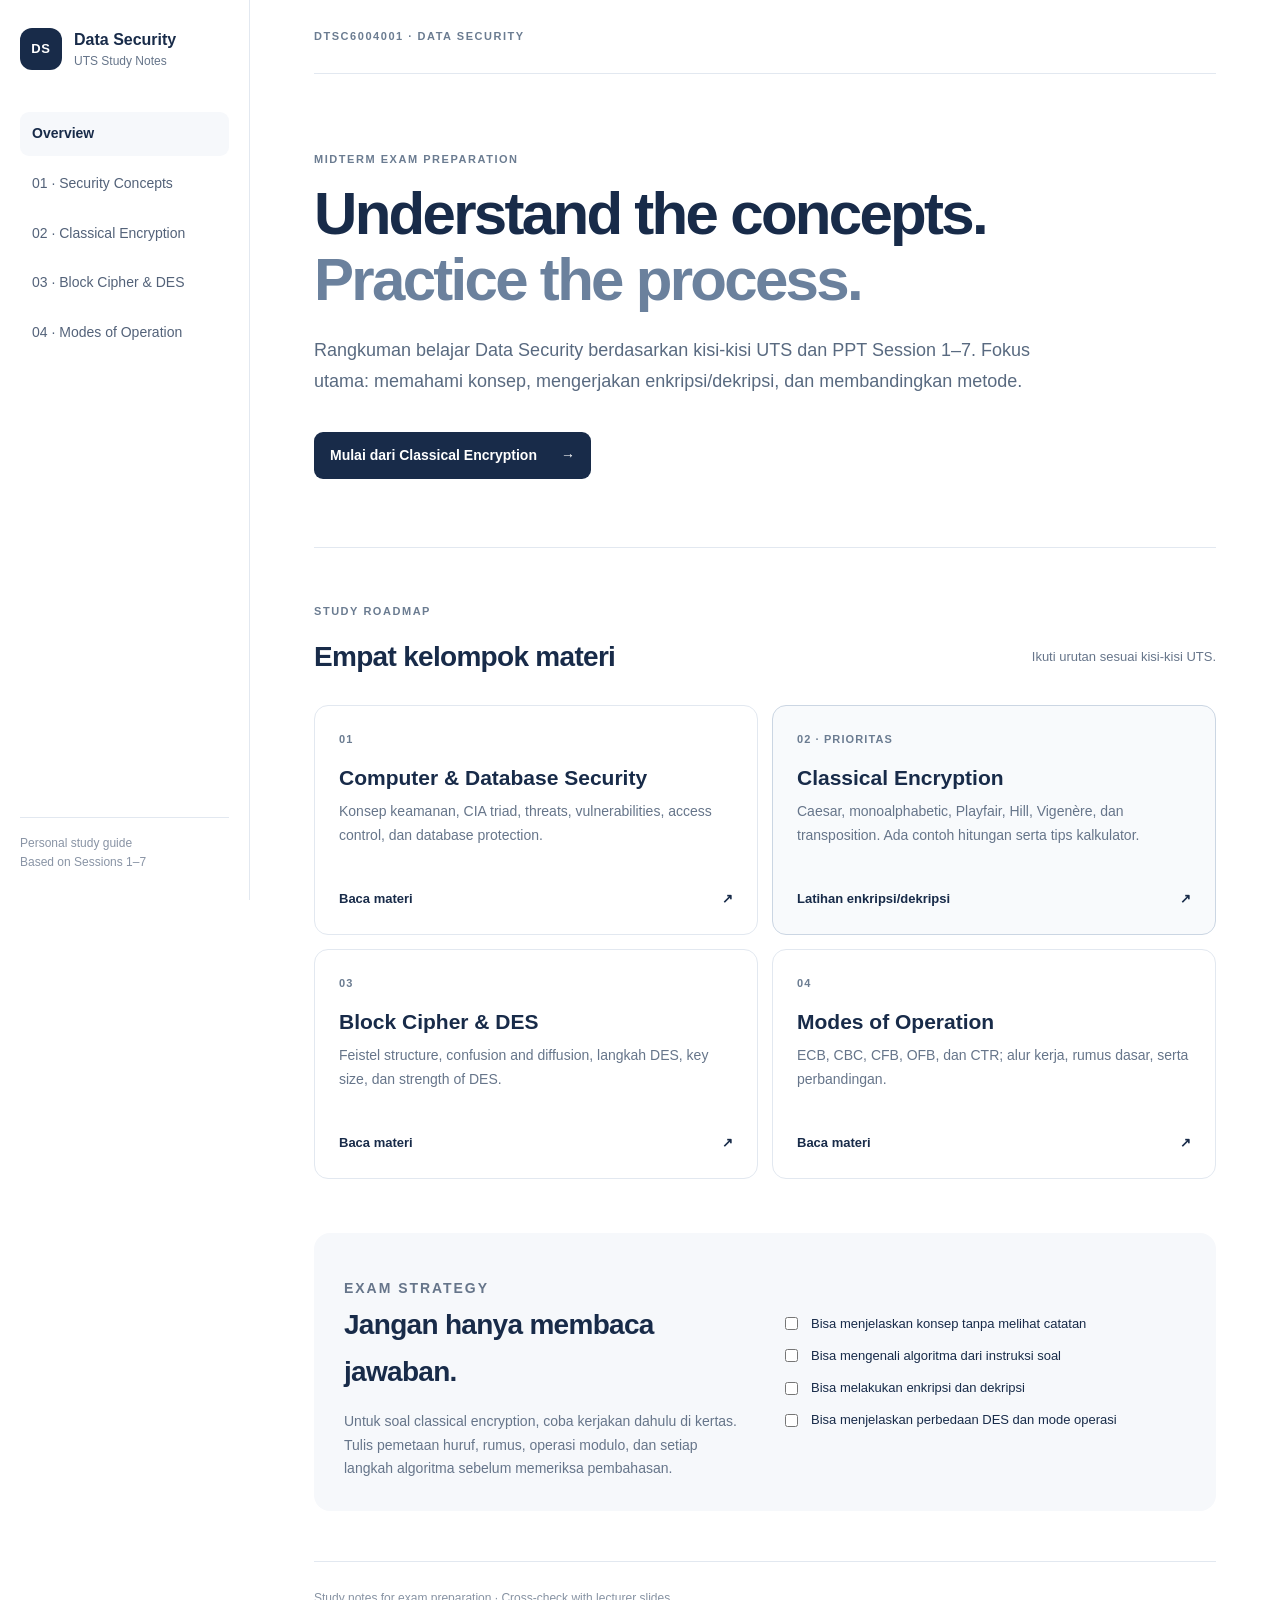
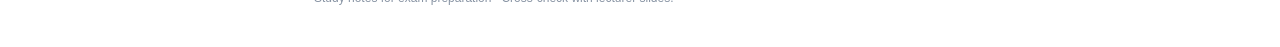
==== index.html @ 8528a455 "Initial commit: Data Security UTS Website" ====
<!doctype html>
<html lang="id"><head><meta charset="utf-8"><meta name="viewport" content="width=device-width,initial-scale=1"><title>Data Security — UTS Study Notes</title><link rel="stylesheet" href="css/style.css"><script defer src="js/main.js"></script></head><body><div class="shell"><aside class="sidebar"><a class="brand" href="index.html"><span class="brand-mark">DS</span><span>Data Security<small>UTS Study Notes</small></span></a><nav id="site-nav"></nav><div class="side-note">Personal study guide<br>Based on Sessions 1–7</div></aside><main class="main"><header class="topbar"><span class="eyebrow">DTSC6004001 · DATA SECURITY</span><button id="menu-toggle" class="menu-toggle" aria-label="Toggle navigation">☰</button></header><section class="hero"><p class="eyebrow">MIDTERM EXAM PREPARATION</p><h1>Understand the concepts.<br><span>Practice the process.</span></h1><p class="intro">Rangkuman belajar Data Security berdasarkan kisi-kisi UTS dan PPT Session 1–7. Fokus utama: memahami konsep, mengerjakan enkripsi/dekripsi, dan membandingkan metode.</p><a class="primary-link" href="chapters/classical-encryption.html">Mulai dari Classical Encryption <span>→</span></a></section><section class="section"><div class="section-heading"><div><p class="eyebrow">STUDY ROADMAP</p><h2>Empat kelompok materi</h2></div><p class="muted">Ikuti urutan sesuai kisi-kisi UTS.</p></div><div class="chapter-grid">
<a class="chapter-card" href="chapters/computer-database-security.html"><span class="card-number">01</span><h3>Computer & Database Security</h3><p>Konsep keamanan, CIA triad, threats, vulnerabilities, access control, dan database protection.</p><span class="card-footer">Baca materi <b>↗</b></span></a>
<a class="chapter-card featured" href="chapters/classical-encryption.html"><span class="card-number">02 · PRIORITAS</span><h3>Classical Encryption</h3><p>Caesar, monoalphabetic, Playfair, Hill, Vigenère, dan transposition. Ada contoh hitungan serta tips kalkulator.</p><span class="card-footer">Latihan enkripsi/dekripsi <b>↗</b></span></a>
<a class="chapter-card" href="chapters/block-cipher-des.html"><span class="card-number">03</span><h3>Block Cipher & DES</h3><p>Feistel structure, confusion and diffusion, langkah DES, key size, dan strength of DES.</p><span class="card-footer">Baca materi <b>↗</b></span></a>
<a class="chapter-card" href="chapters/modes-of-operation.html"><span class="card-number">04</span><h3>Modes of Operation</h3><p>ECB, CBC, CFB, OFB, dan CTR; alur kerja, rumus dasar, serta perbandingan.</p><span class="card-footer">Baca materi <b>↗</b></span></a>
</div></section><section class="section exam-note"><div><p class="eyebrow">EXAM STRATEGY</p><h2>Jangan hanya membaca jawaban.</h2><p>Untuk soal classical encryption, coba kerjakan dahulu di kertas. Tulis pemetaan huruf, rumus, operasi modulo, dan setiap langkah algoritma sebelum memeriksa pembahasan.</p></div><div class="checklist"><label><input type="checkbox"> Bisa menjelaskan konsep tanpa melihat catatan</label><label><input type="checkbox"> Bisa mengenali algoritma dari instruksi soal</label><label><input type="checkbox"> Bisa melakukan enkripsi dan dekripsi</label><label><input type="checkbox"> Bisa menjelaskan perbedaan DES dan mode operasi</label></div></section><footer>Study notes for exam preparation · Cross-check with lecturer slides.</footer></main></div></body></html>
---- css/style.css ----
:root{--ink:#182b49;--muted:#66758a;--line:#e2e8f0;--paper:#fff;--wash:#f6f8fb;--blue:#244a7c;--sage:#e8f0eb;--max:1160px}*{box-sizing:border-box}html{scroll-behavior:smooth}body{margin:0;background:var(--paper);color:var(--ink);font:16px/1.7 Inter,-apple-system,BlinkMacSystemFont,"Segoe UI",sans-serif}.shell{min-height:100vh}.sidebar{position:fixed;inset:0 auto 0 0;width:250px;border-right:1px solid var(--line);padding:28px 20px;background:#fff;display:flex;flex-direction:column;z-index:5}.brand{display:flex;gap:12px;align-items:center;text-decoration:none;color:var(--ink);font-weight:750;line-height:1.25}.brand small{display:block;color:var(--muted);font-size:12px;font-weight:500;margin-top:4px}.brand-mark{width:42px;height:42px;border-radius:12px;background:var(--ink);color:#fff;display:grid;place-items:center;font-size:13px;letter-spacing:.06em}.sidebar nav{display:grid;gap:6px;margin-top:42px}.sidebar nav a{display:block;padding:10px 12px;border-radius:9px;text-decoration:none;color:#536279;font-size:14px}.sidebar nav a:hover,.sidebar nav a.active{background:var(--wash);color:var(--ink);font-weight:650}.side-note{margin-top:auto;color:#8994a5;font-size:12px;line-height:1.6;border-top:1px solid var(--line);padding-top:16px}.main{margin-left:250px;max-width:calc(100% - 250px);padding:0 clamp(24px,5vw,76px)}.topbar{height:74px;display:flex;align-items:center;justify-content:space-between;border-bottom:1px solid var(--line)}.eyebrow{font-size:11px;letter-spacing:.14em;font-weight:750;color:#6b7c91;margin:0 0 12px}.topbar .eyebrow{margin:0}.menu-toggle{display:none;border:1px solid var(--line);background:white;border-radius:8px;padding:8px 12px}.hero{padding:76px 0 68px;border-bottom:1px solid var(--line)}h1,h2,h3,p{margin-top:0}h1{font-size:clamp(36px,5vw,60px);line-height:1.1;letter-spacing:-.045em;margin-bottom:22px;max-width:850px}h1 span{color:#6b819d}.intro{font-size:18px;line-height:1.75;color:#596a80;max-width:760px}.primary-link{display:inline-flex;gap:24px;align-items:center;background:var(--ink);color:white;text-decoration:none;border-radius:9px;padding:12px 16px;margin-top:16px;font-size:14px;font-weight:650}.section{padding:54px 0}.section-heading{display:flex;align-items:end;justify-content:space-between;gap:24px;margin-bottom:24px}.section-heading h2,.exam-note h2{font-size:28px;letter-spacing:-.025em;margin:0}.muted{color:var(--muted);font-size:13px}.chapter-grid{display:grid;grid-template-columns:repeat(2,minmax(0,1fr));gap:14px}.chapter-card{border:1px solid var(--line);border-radius:14px;padding:24px;text-decoration:none;color:inherit;display:flex;flex-direction:column;min-height:230px;transition:transform .15s,border-color .15s}.chapter-card:hover{transform:translateY(-2px);border-color:#9eafc4}.chapter-card.featured{background:#f8fafc;border-color:#cbd6e3}.card-number{font-size:11px;letter-spacing:.1em;font-weight:800;color:#6b7c91}.chapter-card h3{font-size:21px;line-height:1.3;margin:16px 0 8px}.chapter-card p{color:var(--muted);font-size:14px;line-height:1.7;margin-bottom:20px}.card-footer{margin-top:auto;font-size:13px;font-weight:700;display:flex;justify-content:space-between}.exam-note{display:grid;grid-template-columns:1fr 1fr;gap:32px;background:var(--wash);padding:30px;border-radius:16px;margin-bottom:50px}.exam-note p{color:var(--muted);font-size:14px;margin:14px 0 0}.checklist{display:grid;gap:10px;align-content:center;font-size:13px}.checklist label{display:flex;gap:10px;align-items:center}.checklist input{accent-color:var(--blue)}footer{padding:26px 0 38px;border-top:1px solid var(--line);color:#8793a3;font-size:12px}.article{max-width:850px;padding:54px 0 56px}.article h1{font-size:clamp(36px,4vw,52px)}.article h2{font-size:27px;letter-spacing:-.025em;line-height:1.25;margin:48px 0 14px;scroll-margin-top:24px}.article h3{font-size:18px;margin:28px 0 8px}.article p,.article li{color:#43546b}.article li{padding-left:4px;margin:6px 0}.article ul,.article ol{padding-left:24px}.callout{background:#f3f6fa;border-left:3px solid #7890ae;border-radius:0 10px 10px 0;padding:18px 20px;margin:26px 0}.callout strong{display:block;margin-bottom:4px}.callout p{margin:0}.table-wrap{overflow-x:auto;margin:18px 0 24px}table{border-collapse:collapse;width:100%;font-size:14px;line-height:1.6}th,td{border-bottom:1px solid var(--line);padding:12px 13px;text-align:left;vertical-align:top}th{background:var(--wash);font-weight:700;color:var(--ink)}td{color:#43546b}.formula{background:#f7f9fc;border:1px solid var(--line);border-radius:10px;padding:18px 20px;margin:18px 0;font-family:ui-monospace,SFMono-Regular,Menlo,monospace;line-height:2;color:#203d62}.article code{background:#f0f3f7;padding:2px 5px;border-radius:4px;color:#1d426e;font-size:.92em}.article pre{background:#172b49;color:#f1f5fa;border-radius:10px;padding:18px;overflow:auto}.article pre code{background:transparent;color:inherit;padding:0}.two-col{display:grid;grid-template-columns:repeat(2,1fr);gap:14px}.mini-card{border:1px solid var(--line);border-radius:10px;padding:16px}.mini-card h3{margin:0 0 6px}.mini-card p{margin:0;font-size:14px}.stats-grid{display:grid;grid-template-columns:repeat(3,1fr);gap:12px;margin:20px 0}.stat{border:1px solid var(--line);border-radius:12px;padding:18px}.stat strong{display:block;font-size:24px;letter-spacing:-.03em}.stat span{font-size:12px;color:var(--muted)}.practice{border:1px solid var(--line);border-radius:10px;padding:16px 18px;margin:12px 0}.practice p{margin-bottom:8px}.practice details{border-top:1px solid var(--line);padding-top:10px;margin-top:10px}.practice summary{cursor:pointer;color:#31557d;font-size:13px;font-weight:700}.practice details p{margin:10px 0 0}.exam-box{background:#f8fafc;border:1px solid var(--line);padding:22px;border-radius:12px;margin:28px 0}.exam-box h3{margin-top:0}.source-note{border-top:1px solid var(--line);padding-top:18px;margin-top:36px;font-size:12px;color:#7c899a!important}.page-nav{display:flex;justify-content:space-between;gap:16px;margin-top:34px;padding-top:20px;border-top:1px solid var(--line)}.page-nav a{color:#31557d;text-decoration:none;font-size:13px;font-weight:650}.page-nav a:hover{text-decoration:underline}@media(max-width:900px){.sidebar{width:220px}.main{margin-left:220px;max-width:calc(100% - 220px);padding:0 28px}.exam-note{grid-template-columns:1fr}}@media(max-width:680px){.sidebar{width:260px;transform:translateX(-100%);transition:transform .2s;box-shadow:none}.sidebar.open{transform:translateX(0);box-shadow:12px 0 35px #13284718}.main{margin:0;max-width:100%;padding:0 20px}.menu-toggle{display:block}.topbar{height:64px}.hero{padding:50px 0}.intro{font-size:16px}.section-heading{display:block}.chapter-grid{grid-template-columns:1fr}.chapter-card{min-height:190px}.article{padding-top:38px}.article h2{font-size:24px;margin-top:38px}.two-col,.stats-grid{grid-template-columns:1fr}.page-nav{flex-direction:column}.side-note{margin-top:35px}}
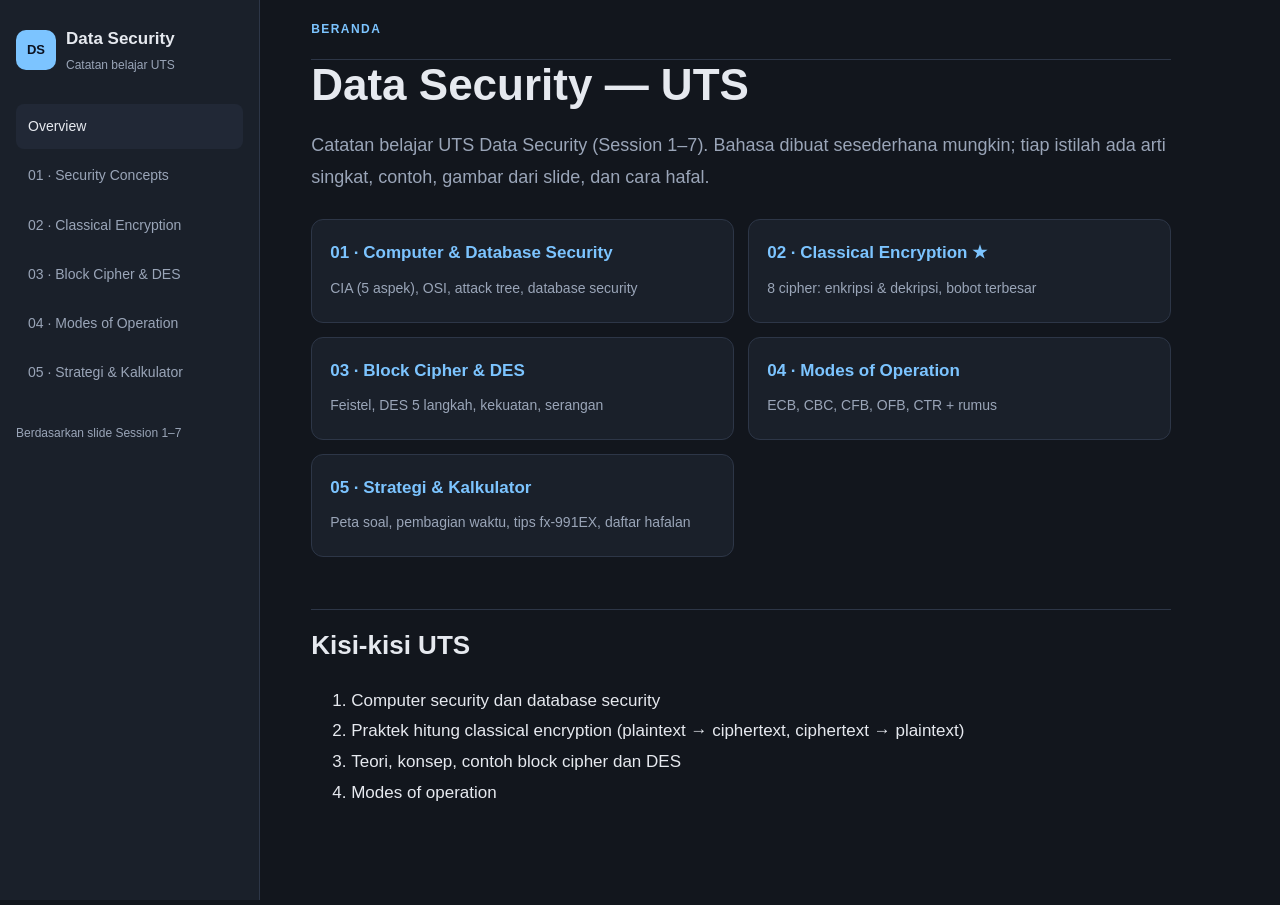
==== commit 063d0a72: "Update website design and styling" ====
--- a/index.html
+++ b/index.html
@@ -1,7 +1,4 @@
-<!doctype html>
-<html lang="id"><head><meta charset="utf-8"><meta name="viewport" content="width=device-width,initial-scale=1"><title>Data Security — UTS Study Notes</title><link rel="stylesheet" href="css/style.css"><script defer src="js/main.js"></script></head><body><div class="shell"><aside class="sidebar"><a class="brand" href="index.html"><span class="brand-mark">DS</span><span>Data Security<small>UTS Study Notes</small></span></a><nav id="site-nav"></nav><div class="side-note">Personal study guide<br>Based on Sessions 1–7</div></aside><main class="main"><header class="topbar"><span class="eyebrow">DTSC6004001 · DATA SECURITY</span><button id="menu-toggle" class="menu-toggle" aria-label="Toggle navigation">☰</button></header><section class="hero"><p class="eyebrow">MIDTERM EXAM PREPARATION</p><h1>Understand the concepts.<br><span>Practice the process.</span></h1><p class="intro">Rangkuman belajar Data Security berdasarkan kisi-kisi UTS dan PPT Session 1–7. Fokus utama: memahami konsep, mengerjakan enkripsi/dekripsi, dan membandingkan metode.</p><a class="primary-link" href="chapters/classical-encryption.html">Mulai dari Classical Encryption <span>→</span></a></section><section class="section"><div class="section-heading"><div><p class="eyebrow">STUDY ROADMAP</p><h2>Empat kelompok materi</h2></div><p class="muted">Ikuti urutan sesuai kisi-kisi UTS.</p></div><div class="chapter-grid">
-<a class="chapter-card" href="chapters/computer-database-security.html"><span class="card-number">01</span><h3>Computer & Database Security</h3><p>Konsep keamanan, CIA triad, threats, vulnerabilities, access control, dan database protection.</p><span class="card-footer">Baca materi <b>↗</b></span></a>
-<a class="chapter-card featured" href="chapters/classical-encryption.html"><span class="card-number">02 · PRIORITAS</span><h3>Classical Encryption</h3><p>Caesar, monoalphabetic, Playfair, Hill, Vigenère, dan transposition. Ada contoh hitungan serta tips kalkulator.</p><span class="card-footer">Latihan enkripsi/dekripsi <b>↗</b></span></a>
-<a class="chapter-card" href="chapters/block-cipher-des.html"><span class="card-number">03</span><h3>Block Cipher & DES</h3><p>Feistel structure, confusion and diffusion, langkah DES, key size, dan strength of DES.</p><span class="card-footer">Baca materi <b>↗</b></span></a>
-<a class="chapter-card" href="chapters/modes-of-operation.html"><span class="card-number">04</span><h3>Modes of Operation</h3><p>ECB, CBC, CFB, OFB, dan CTR; alur kerja, rumus dasar, serta perbandingan.</p><span class="card-footer">Baca materi <b>↗</b></span></a>
-</div></section><section class="section exam-note"><div><p class="eyebrow">EXAM STRATEGY</p><h2>Jangan hanya membaca jawaban.</h2><p>Untuk soal classical encryption, coba kerjakan dahulu di kertas. Tulis pemetaan huruf, rumus, operasi modulo, dan setiap langkah algoritma sebelum memeriksa pembahasan.</p></div><div class="checklist"><label><input type="checkbox"> Bisa menjelaskan konsep tanpa melihat catatan</label><label><input type="checkbox"> Bisa mengenali algoritma dari instruksi soal</label><label><input type="checkbox"> Bisa melakukan enkripsi dan dekripsi</label><label><input type="checkbox"> Bisa menjelaskan perbedaan DES dan mode operasi</label></div></section><footer>Study notes for exam preparation · Cross-check with lecturer slides.</footer></main></div></body></html>
+<!doctype html><html lang="id"><head><meta charset="utf-8"><meta name="viewport" content="width=device-width,initial-scale=1"><meta name="color-scheme" content="dark"><title>Data Security — UTS — DataSec UTS</title><link rel="stylesheet" href="css/style.css"><script defer src="js/main.js"></script></head><body><aside class="sidebar"><a class="brand" href="index.html"><span class="brand-mark">DS</span><span>Data Security<small>Catatan belajar UTS</small></span></a><nav id="site-nav"></nav><div class="side-note">Berdasarkan slide Session 1–7</div></aside><main class="main"><header class="topbar"><span class="eyebrow" style="margin:0">BERANDA</span><button id="menu-toggle" class="menu-toggle" aria-label="Menu">☰</button></header><article class="article"><h1>Data Security — UTS</h1><p class="intro">Catatan belajar UTS Data Security (Session 1–7). Bahasa dibuat sesederhana mungkin; tiap istilah ada arti singkat, contoh, gambar dari slide, dan cara hafal.</p>
+<div class="hero-cards"><a class="card" href="chapters/computer-database-security.html"><b>01 · Computer &amp; Database Security</b><span>CIA (5 aspek), OSI, attack tree, database security</span></a><a class="card" href="chapters/classical-encryption.html"><b>02 · Classical Encryption ★</b><span>8 cipher: enkripsi &amp; dekripsi, bobot terbesar</span></a><a class="card" href="chapters/block-cipher-des.html"><b>03 · Block Cipher &amp; DES</b><span>Feistel, DES 5 langkah, kekuatan, serangan</span></a><a class="card" href="chapters/modes-of-operation.html"><b>04 · Modes of Operation</b><span>ECB, CBC, CFB, OFB, CTR + rumus</span></a><a class="card" href="chapters/strategi-ujian.html"><b>05 · Strategi &amp; Kalkulator</b><span>Peta soal, pembagian waktu, tips fx-991EX, daftar hafalan</span></a></div>
+<h2>Kisi-kisi UTS</h2>
+<ol><li>Computer security dan database security</li><li>Praktek hitung classical encryption (plaintext → ciphertext, ciphertext → plaintext)</li><li>Teori, konsep, contoh block cipher dan DES</li><li>Modes of operation</li></ol></article></main></body></html>
--- a/css/style.css
+++ b/css/style.css
@@ -1 +1,49 @@
-:root{--ink:#182b49;--muted:#66758a;--line:#e2e8f0;--paper:#fff;--wash:#f6f8fb;--blue:#244a7c;--sage:#e8f0eb;--max:1160px}*{box-sizing:border-box}html{scroll-behavior:smooth}body{margin:0;background:var(--paper);color:var(--ink);font:16px/1.7 Inter,-apple-system,BlinkMacSystemFont,"Segoe UI",sans-serif}.shell{min-height:100vh}.sidebar{position:fixed;inset:0 auto 0 0;width:250px;border-right:1px solid var(--line);padding:28px 20px;background:#fff;display:flex;flex-direction:column;z-index:5}.brand{display:flex;gap:12px;align-items:center;text-decoration:none;color:var(--ink);font-weight:750;line-height:1.25}.brand small{display:block;color:var(--muted);font-size:12px;font-weight:500;margin-top:4px}.brand-mark{width:42px;height:42px;border-radius:12px;background:var(--ink);color:#fff;display:grid;place-items:center;font-size:13px;letter-spacing:.06em}.sidebar nav{display:grid;gap:6px;margin-top:42px}.sidebar nav a{display:block;padding:10px 12px;border-radius:9px;text-decoration:none;color:#536279;font-size:14px}.sidebar nav a:hover,.sidebar nav a.active{background:var(--wash);color:var(--ink);font-weight:650}.side-note{margin-top:auto;color:#8994a5;font-size:12px;line-height:1.6;border-top:1px solid var(--line);padding-top:16px}.main{margin-left:250px;max-width:calc(100% - 250px);padding:0 clamp(24px,5vw,76px)}.topbar{height:74px;display:flex;align-items:center;justify-content:space-between;border-bottom:1px solid var(--line)}.eyebrow{font-size:11px;letter-spacing:.14em;font-weight:750;color:#6b7c91;margin:0 0 12px}.topbar .eyebrow{margin:0}.menu-toggle{display:none;border:1px solid var(--line);background:white;border-radius:8px;padding:8px 12px}.hero{padding:76px 0 68px;border-bottom:1px solid var(--line)}h1,h2,h3,p{margin-top:0}h1{font-size:clamp(36px,5vw,60px);line-height:1.1;letter-spacing:-.045em;margin-bottom:22px;max-width:850px}h1 span{color:#6b819d}.intro{font-size:18px;line-height:1.75;color:#596a80;max-width:760px}.primary-link{display:inline-flex;gap:24px;align-items:center;background:var(--ink);color:white;text-decoration:none;border-radius:9px;padding:12px 16px;margin-top:16px;font-size:14px;font-weight:650}.section{padding:54px 0}.section-heading{display:flex;align-items:end;justify-content:space-between;gap:24px;margin-bottom:24px}.section-heading h2,.exam-note h2{font-size:28px;letter-spacing:-.025em;margin:0}.muted{color:var(--muted);font-size:13px}.chapter-grid{display:grid;grid-template-columns:repeat(2,minmax(0,1fr));gap:14px}.chapter-card{border:1px solid var(--line);border-radius:14px;padding:24px;text-decoration:none;color:inherit;display:flex;flex-direction:column;min-height:230px;transition:transform .15s,border-color .15s}.chapter-card:hover{transform:translateY(-2px);border-color:#9eafc4}.chapter-card.featured{background:#f8fafc;border-color:#cbd6e3}.card-number{font-size:11px;letter-spacing:.1em;font-weight:800;color:#6b7c91}.chapter-card h3{font-size:21px;line-height:1.3;margin:16px 0 8px}.chapter-card p{color:var(--muted);font-size:14px;line-height:1.7;margin-bottom:20px}.card-footer{margin-top:auto;font-size:13px;font-weight:700;display:flex;justify-content:space-between}.exam-note{display:grid;grid-template-columns:1fr 1fr;gap:32px;background:var(--wash);padding:30px;border-radius:16px;margin-bottom:50px}.exam-note p{color:var(--muted);font-size:14px;margin:14px 0 0}.checklist{display:grid;gap:10px;align-content:center;font-size:13px}.checklist label{display:flex;gap:10px;align-items:center}.checklist input{accent-color:var(--blue)}footer{padding:26px 0 38px;border-top:1px solid var(--line);color:#8793a3;font-size:12px}.article{max-width:850px;padding:54px 0 56px}.article h1{font-size:clamp(36px,4vw,52px)}.article h2{font-size:27px;letter-spacing:-.025em;line-height:1.25;margin:48px 0 14px;scroll-margin-top:24px}.article h3{font-size:18px;margin:28px 0 8px}.article p,.article li{color:#43546b}.article li{padding-left:4px;margin:6px 0}.article ul,.article ol{padding-left:24px}.callout{background:#f3f6fa;border-left:3px solid #7890ae;border-radius:0 10px 10px 0;padding:18px 20px;margin:26px 0}.callout strong{display:block;margin-bottom:4px}.callout p{margin:0}.table-wrap{overflow-x:auto;margin:18px 0 24px}table{border-collapse:collapse;width:100%;font-size:14px;line-height:1.6}th,td{border-bottom:1px solid var(--line);padding:12px 13px;text-align:left;vertical-align:top}th{background:var(--wash);font-weight:700;color:var(--ink)}td{color:#43546b}.formula{background:#f7f9fc;border:1px solid var(--line);border-radius:10px;padding:18px 20px;margin:18px 0;font-family:ui-monospace,SFMono-Regular,Menlo,monospace;line-height:2;color:#203d62}.article code{background:#f0f3f7;padding:2px 5px;border-radius:4px;color:#1d426e;font-size:.92em}.article pre{background:#172b49;color:#f1f5fa;border-radius:10px;padding:18px;overflow:auto}.article pre code{background:transparent;color:inherit;padding:0}.two-col{display:grid;grid-template-columns:repeat(2,1fr);gap:14px}.mini-card{border:1px solid var(--line);border-radius:10px;padding:16px}.mini-card h3{margin:0 0 6px}.mini-card p{margin:0;font-size:14px}.stats-grid{display:grid;grid-template-columns:repeat(3,1fr);gap:12px;margin:20px 0}.stat{border:1px solid var(--line);border-radius:12px;padding:18px}.stat strong{display:block;font-size:24px;letter-spacing:-.03em}.stat span{font-size:12px;color:var(--muted)}.practice{border:1px solid var(--line);border-radius:10px;padding:16px 18px;margin:12px 0}.practice p{margin-bottom:8px}.practice details{border-top:1px solid var(--line);padding-top:10px;margin-top:10px}.practice summary{cursor:pointer;color:#31557d;font-size:13px;font-weight:700}.practice details p{margin:10px 0 0}.exam-box{background:#f8fafc;border:1px solid var(--line);padding:22px;border-radius:12px;margin:28px 0}.exam-box h3{margin-top:0}.source-note{border-top:1px solid var(--line);padding-top:18px;margin-top:36px;font-size:12px;color:#7c899a!important}.page-nav{display:flex;justify-content:space-between;gap:16px;margin-top:34px;padding-top:20px;border-top:1px solid var(--line)}.page-nav a{color:#31557d;text-decoration:none;font-size:13px;font-weight:650}.page-nav a:hover{text-decoration:underline}@media(max-width:900px){.sidebar{width:220px}.main{margin-left:220px;max-width:calc(100% - 220px);padding:0 28px}.exam-note{grid-template-columns:1fr}}@media(max-width:680px){.sidebar{width:260px;transform:translateX(-100%);transition:transform .2s;box-shadow:none}.sidebar.open{transform:translateX(0);box-shadow:12px 0 35px #13284718}.main{margin:0;max-width:100%;padding:0 20px}.menu-toggle{display:block}.topbar{height:64px}.hero{padding:50px 0}.intro{font-size:16px}.section-heading{display:block}.chapter-grid{grid-template-columns:1fr}.chapter-card{min-height:190px}.article{padding-top:38px}.article h2{font-size:24px;margin-top:38px}.two-col,.stats-grid{grid-template-columns:1fr}.page-nav{flex-direction:column}.side-note{margin-top:35px}}
+:root{--bg:#12161d;--panel:#1a202a;--panel2:#212836;--ink:#e6e9ef;--muted:#9aa5b8;--line:#2d3647;--acc:#7cc4ff;--acc2:#ffb86b;--ok:#7ee0a1;--warn:#ff8f8f;--max:860px}
+*{box-sizing:border-box}html{scroll-behavior:smooth}
+body{margin:0;background:var(--bg);color:var(--ink);font:17px/1.8 Inter,-apple-system,"Segoe UI",sans-serif}
+a{color:var(--acc)}
+.sidebar{position:fixed;inset:0 auto 0 0;width:260px;background:var(--panel);border-right:1px solid var(--line);padding:24px 16px;z-index:5;overflow:auto}
+.brand{display:flex;gap:10px;align-items:center;text-decoration:none;color:var(--ink);font-weight:700}
+.brand small{display:block;color:var(--muted);font-weight:400;font-size:12px}
+.brand-mark{width:40px;height:40px;border-radius:10px;background:var(--acc);color:#0b1220;display:grid;place-items:center;font-size:13px}
+.sidebar nav{display:grid;gap:4px;margin-top:28px}
+.sidebar nav a{padding:10px 12px;border-radius:8px;text-decoration:none;color:var(--muted);font-size:14px}
+.sidebar nav a:hover,.sidebar nav a.active{background:var(--panel2);color:var(--ink)}
+.side-note{margin-top:28px;color:var(--muted);font-size:12px}
+.main{margin-left:260px;padding:0 clamp(18px,4vw,56px) 80px}
+.topbar{height:60px;display:flex;align-items:center;justify-content:space-between;border-bottom:1px solid var(--line);max-width:var(--max)}
+.menu-toggle{display:none;background:var(--panel2);color:var(--ink);border:1px solid var(--line);border-radius:8px;padding:8px 12px}
+.article{max-width:var(--max)}
+.eyebrow{font-size:12px;letter-spacing:.12em;font-weight:700;color:var(--acc);margin:28px 0 8px}
+h1{font-size:clamp(30px,4.5vw,44px);line-height:1.15;margin:0 0 14px}
+h2{font-size:26px;margin:52px 0 12px;padding-top:12px;border-top:1px solid var(--line)}
+h3{font-size:19px;margin:30px 0 8px;color:var(--acc2)}
+.intro{color:var(--muted);font-size:18px}
+code{background:var(--panel2);color:var(--acc2);padding:2px 7px;border-radius:6px;font-family:ui-monospace,Menlo,Consolas,monospace;font-size:.92em}
+.formula{background:var(--panel2);border-left:4px solid var(--acc);padding:14px 18px;border-radius:8px;font-family:ui-monospace,Menlo,Consolas,monospace;line-height:1.9;margin:14px 0;overflow-x:auto}
+.box{background:var(--panel);border:1px solid var(--line);border-radius:12px;padding:14px 18px;margin:16px 0}
+.box>strong:first-child{display:block;margin-bottom:4px}
+.box.tip{border-color:#3b6f55;background:#152720}.box.tip>strong:first-child{color:var(--ok)}
+.box.calc{border-color:#7a5a2c;background:#2a2114}.box.calc>strong:first-child{color:var(--acc2)}
+.box.warn{border-color:#7a3a3a;background:#2a1717}.box.warn>strong:first-child{color:var(--warn)}
+.box.ex{border-color:#2f5a86;background:#14212f}.box.ex>strong:first-child{color:var(--acc)}
+.table-wrap{overflow-x:auto;margin:14px 0}
+table{border-collapse:collapse;width:100%;font-size:15px}
+th,td{border:1px solid var(--line);padding:8px 12px;text-align:left}
+th{background:var(--panel2)}td{background:var(--panel)}
+details{background:var(--panel);border:1px solid var(--line);border-radius:10px;padding:10px 16px;margin:10px 0}
+summary{cursor:pointer;color:var(--acc);font-weight:600}
+details[open] summary{margin-bottom:8px}
+.q{margin:14px 0 4px;font-weight:600}
+.hero-cards{display:grid;grid-template-columns:repeat(2,1fr);gap:14px;margin:26px 0}
+.card{display:block;background:var(--panel);border:1px solid var(--line);border-radius:12px;padding:18px;text-decoration:none;color:var(--ink)}
+.card:hover{border-color:var(--acc)}.card b{display:block;color:var(--acc);margin-bottom:4px}.card span{color:var(--muted);font-size:14px}
+.toc{display:flex;flex-wrap:wrap;gap:8px;margin:14px 0}.toc a{background:var(--panel2);padding:6px 12px;border-radius:999px;text-decoration:none;font-size:14px}
+@media(max-width:820px){.sidebar{transform:translateX(-100%);transition:.2s}.sidebar.open{transform:none}.main{margin-left:0}.menu-toggle{display:block}.hero-cards{grid-template-columns:1fr}body{font-size:16px}}
+
+h4{font-size:15px;margin:22px 0 6px;color:var(--acc2);font-weight:700}
+.formula code,.article p code{word-break:break-all}
+
+figure.fig{margin:18px 0;background:#fff;border-radius:10px;padding:10px;text-align:center}figure.fig img{max-width:100%;height:auto;display:block;margin:0 auto}figure.fig figcaption{color:#334;font-size:13px;margin-top:6px;line-height:1.5}
+.box.mem{border-left:4px solid var(--ok)}.box.mem strong{color:var(--ok)}
+.big{font-size:18px}
